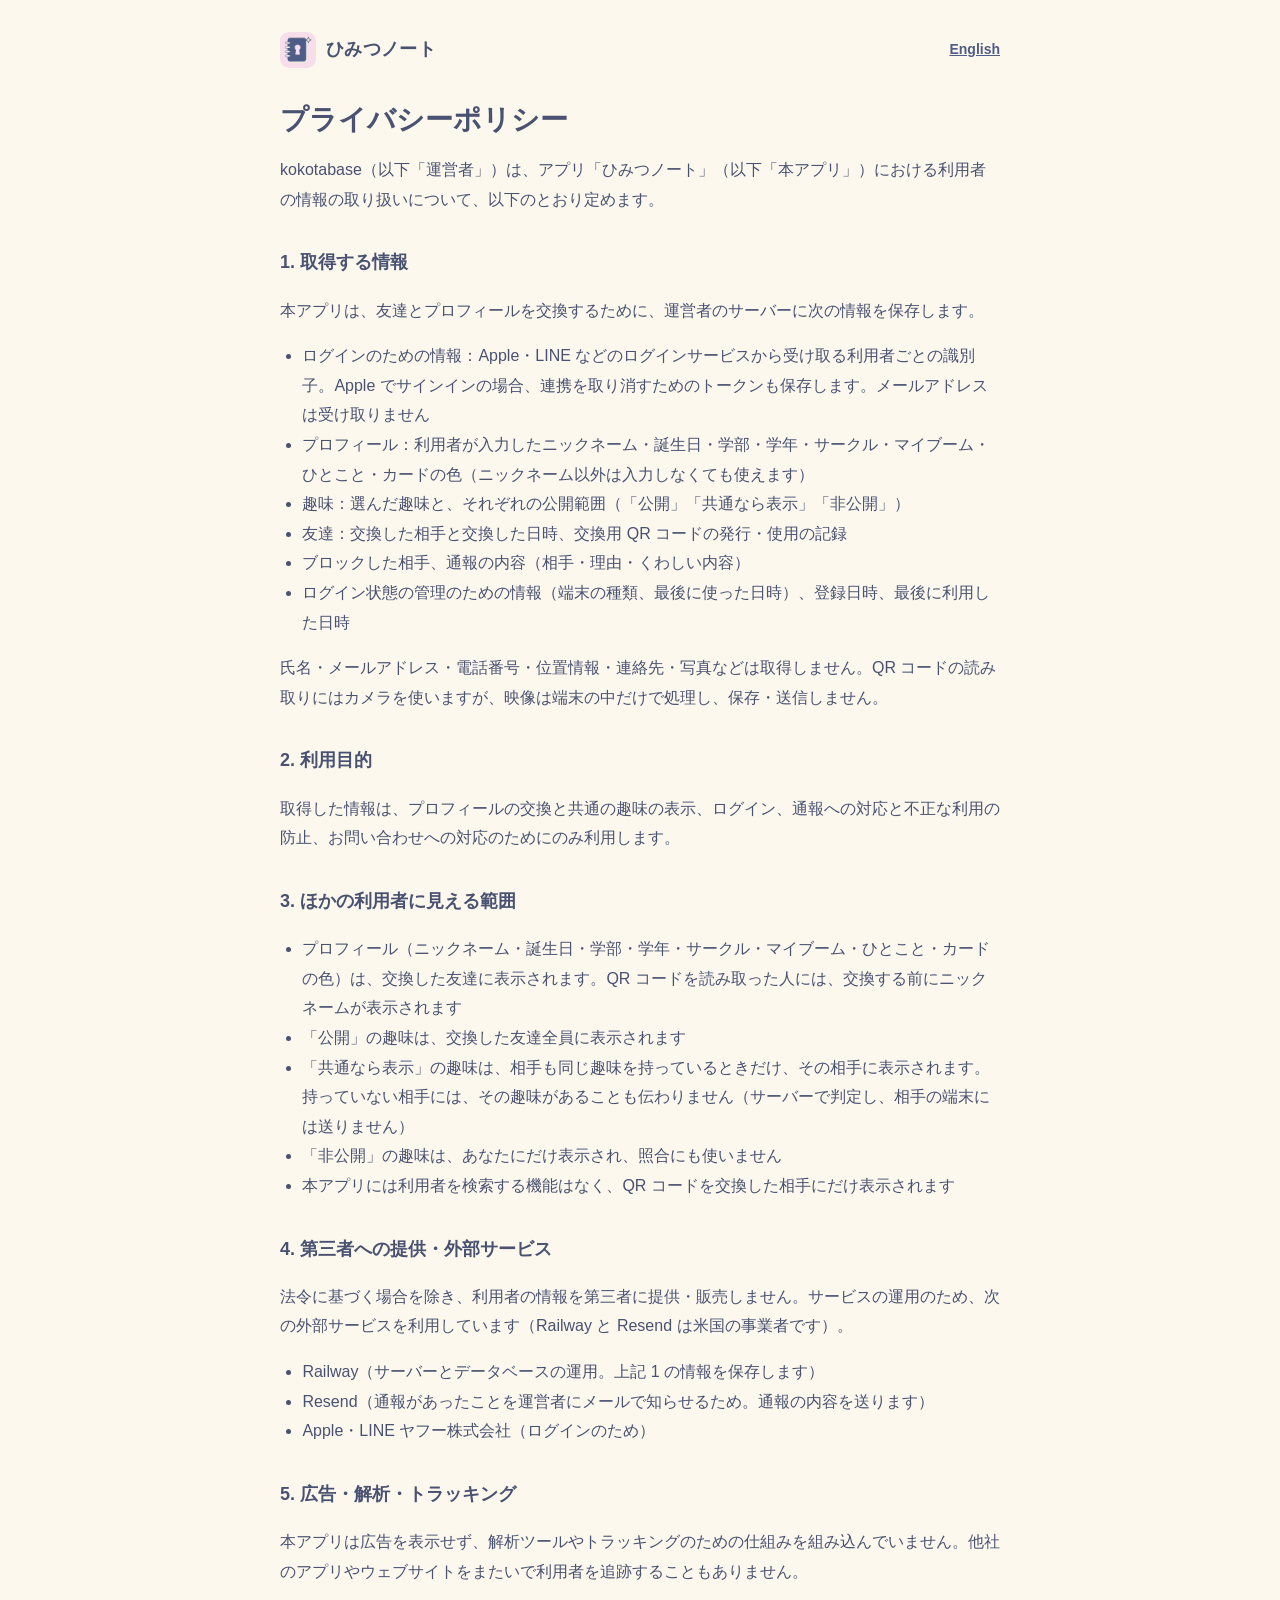
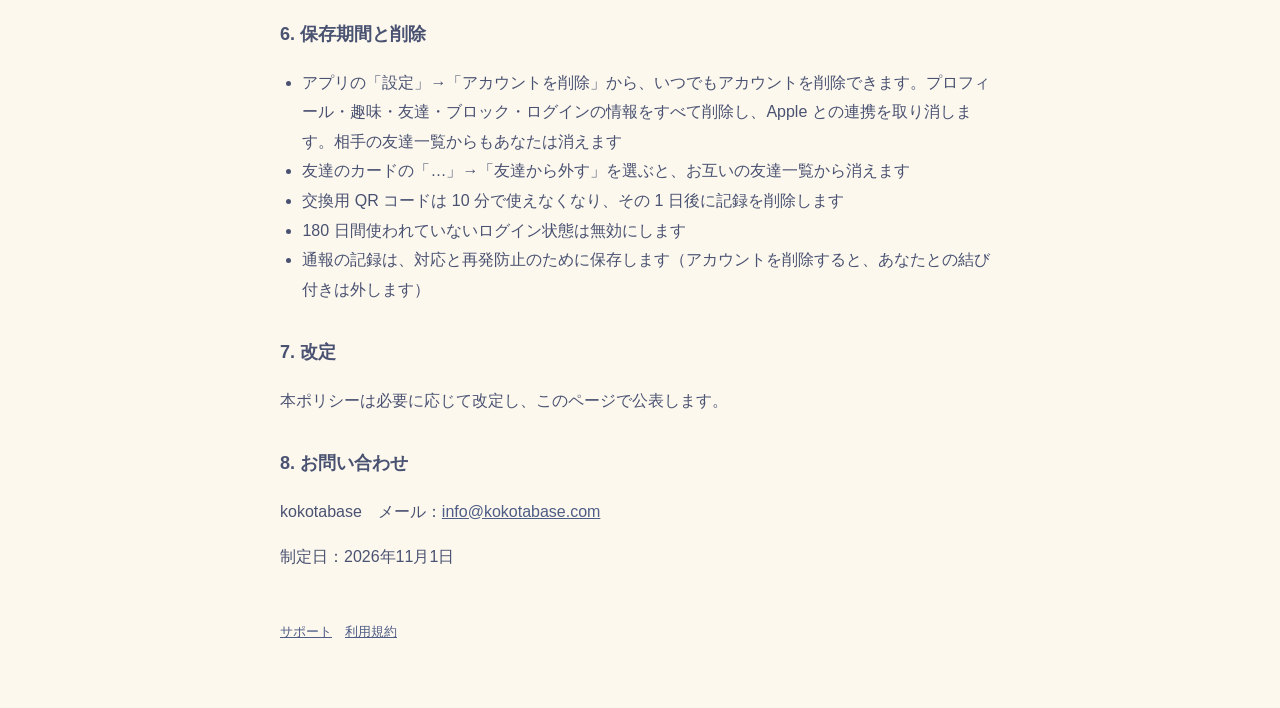
==== privacy/index.html @ 1598b5cb "Initial support site" ====
<!doctype html>
<html lang="ja"><head><meta charset="utf-8"><meta name="viewport" content="width=device-width,initial-scale=1">
<title>プライバシーポリシー | ひみつノート</title>
<link rel="icon" href="../icon.png">
<link rel="alternate" hreflang="en" href="https://kokotabase.github.io/himitsu-note-support/en/privacy/">
<link rel="stylesheet" href="../style.css">
</head><body>
<header><img src="../icon.png" alt=""><a class="brand" href="../">ひみつノート</a><a class="lang" href="../en/privacy/" hreflang="en" lang="en">English</a></header>
<h1>プライバシーポリシー</h1>
<p>kokotabase（以下「運営者」）は、アプリ「ひみつノート」（以下「本アプリ」）における利用者の情報の取り扱いについて、以下のとおり定めます。</p>

<h2>1. 取得する情報</h2>
<p>本アプリは、友達とプロフィールを交換するために、運営者のサーバーに次の情報を保存します。</p>
<ul>
  <li>ログインのための情報：Apple・LINE などのログインサービスから受け取る利用者ごとの識別子。Apple でサインインの場合、連携を取り消すためのトークンも保存します。メールアドレスは受け取りません</li>
  <li>プロフィール：利用者が入力したニックネーム・誕生日・学部・学年・サークル・マイブーム・ひとこと・カードの色（ニックネーム以外は入力しなくても使えます）</li>
  <li>趣味：選んだ趣味と、それぞれの公開範囲（「公開」「共通なら表示」「非公開」）</li>
  <li>友達：交換した相手と交換した日時、交換用 QR コードの発行・使用の記録</li>
  <li>ブロックした相手、通報の内容（相手・理由・くわしい内容）</li>
  <li>ログイン状態の管理のための情報（端末の種類、最後に使った日時）、登録日時、最後に利用した日時</li>
</ul>
<p>氏名・メールアドレス・電話番号・位置情報・連絡先・写真などは取得しません。QR コードの読み取りにはカメラを使いますが、映像は端末の中だけで処理し、保存・送信しません。</p>

<h2>2. 利用目的</h2>
<p>取得した情報は、プロフィールの交換と共通の趣味の表示、ログイン、通報への対応と不正な利用の防止、お問い合わせへの対応のためにのみ利用します。</p>

<h2>3. ほかの利用者に見える範囲</h2>
<ul>
  <li>プロフィール（ニックネーム・誕生日・学部・学年・サークル・マイブーム・ひとこと・カードの色）は、交換した友達に表示されます。QR コードを読み取った人には、交換する前にニックネームが表示されます</li>
  <li>「公開」の趣味は、交換した友達全員に表示されます</li>
  <li>「共通なら表示」の趣味は、相手も同じ趣味を持っているときだけ、その相手に表示されます。持っていない相手には、その趣味があることも伝わりません（サーバーで判定し、相手の端末には送りません）</li>
  <li>「非公開」の趣味は、あなたにだけ表示され、照合にも使いません</li>
  <li>本アプリには利用者を検索する機能はなく、QR コードを交換した相手にだけ表示されます</li>
</ul>

<h2>4. 第三者への提供・外部サービス</h2>
<p>法令に基づく場合を除き、利用者の情報を第三者に提供・販売しません。サービスの運用のため、次の外部サービスを利用しています（Railway と Resend は米国の事業者です）。</p>
<ul>
  <li>Railway（サーバーとデータベースの運用。上記 1 の情報を保存します）</li>
  <li>Resend（通報があったことを運営者にメールで知らせるため。通報の内容を送ります）</li>
  <li>Apple・LINE ヤフー株式会社（ログインのため）</li>
</ul>

<h2>5. 広告・解析・トラッキング</h2>
<p>本アプリは広告を表示せず、解析ツールやトラッキングのための仕組みを組み込んでいません。他社のアプリやウェブサイトをまたいで利用者を追跡することもありません。</p>

<h2>6. 保存期間と削除</h2>
<ul>
  <li>アプリの「設定」→「アカウントを削除」から、いつでもアカウントを削除できます。プロフィール・趣味・友達・ブロック・ログインの情報をすべて削除し、Apple との連携を取り消します。相手の友達一覧からもあなたは消えます</li>
  <li>友達のカードの「…」→「友達から外す」を選ぶと、お互いの友達一覧から消えます</li>
  <li>交換用 QR コードは 10 分で使えなくなり、その 1 日後に記録を削除します</li>
  <li>180 日間使われていないログイン状態は無効にします</li>
  <li>通報の記録は、対応と再発防止のために保存します（アカウントを削除すると、あなたとの結び付きは外します）</li>
</ul>

<h2>7. 改定</h2>
<p>本ポリシーは必要に応じて改定し、このページで公表します。</p>

<h2>8. お問い合わせ</h2>
<p>kokotabase　メール：<a href="mailto:info@kokotabase.com">info@kokotabase.com</a></p>

<p>制定日：2026年11月1日</p>
<footer><a href="../support/">サポート</a>　<a href="../terms/">利用規約</a></footer>
</body></html>
---- style.css ----
body{font-family:-apple-system,BlinkMacSystemFont,"Hiragino Sans","Hiragino Kaku Gothic ProN",sans-serif;max-width:720px;margin:0 auto;padding:24px 20px 64px;line-height:1.85;color:#4a5272;background:#fcf8ee;-webkit-text-size-adjust:100%}
header{padding:8px 0 24px;display:flex;align-items:center;gap:10px}
header img{width:36px;height:36px;border-radius:9px}
.lang{margin-left:auto;font-size:14px;font-weight:600}
.brand{font-weight:800;font-size:18px;letter-spacing:.02em;color:#4a5272;text-decoration:none}
h1{font-size:28px;line-height:1.4;margin:8px 0 16px}
h2{font-size:18px;margin-top:32px}
a{color:#4f5d86}
ul{padding-left:1.4em}
.links li{margin:6px 0}
.note{background:#fffdf8;border:1px solid #e9e1cf;border-radius:16px;padding:14px 18px}
footer{margin-top:48px;font-size:13px;color:#767c98}
dt{font-weight:700;margin-top:18px}
dd{margin:4px 0 0}
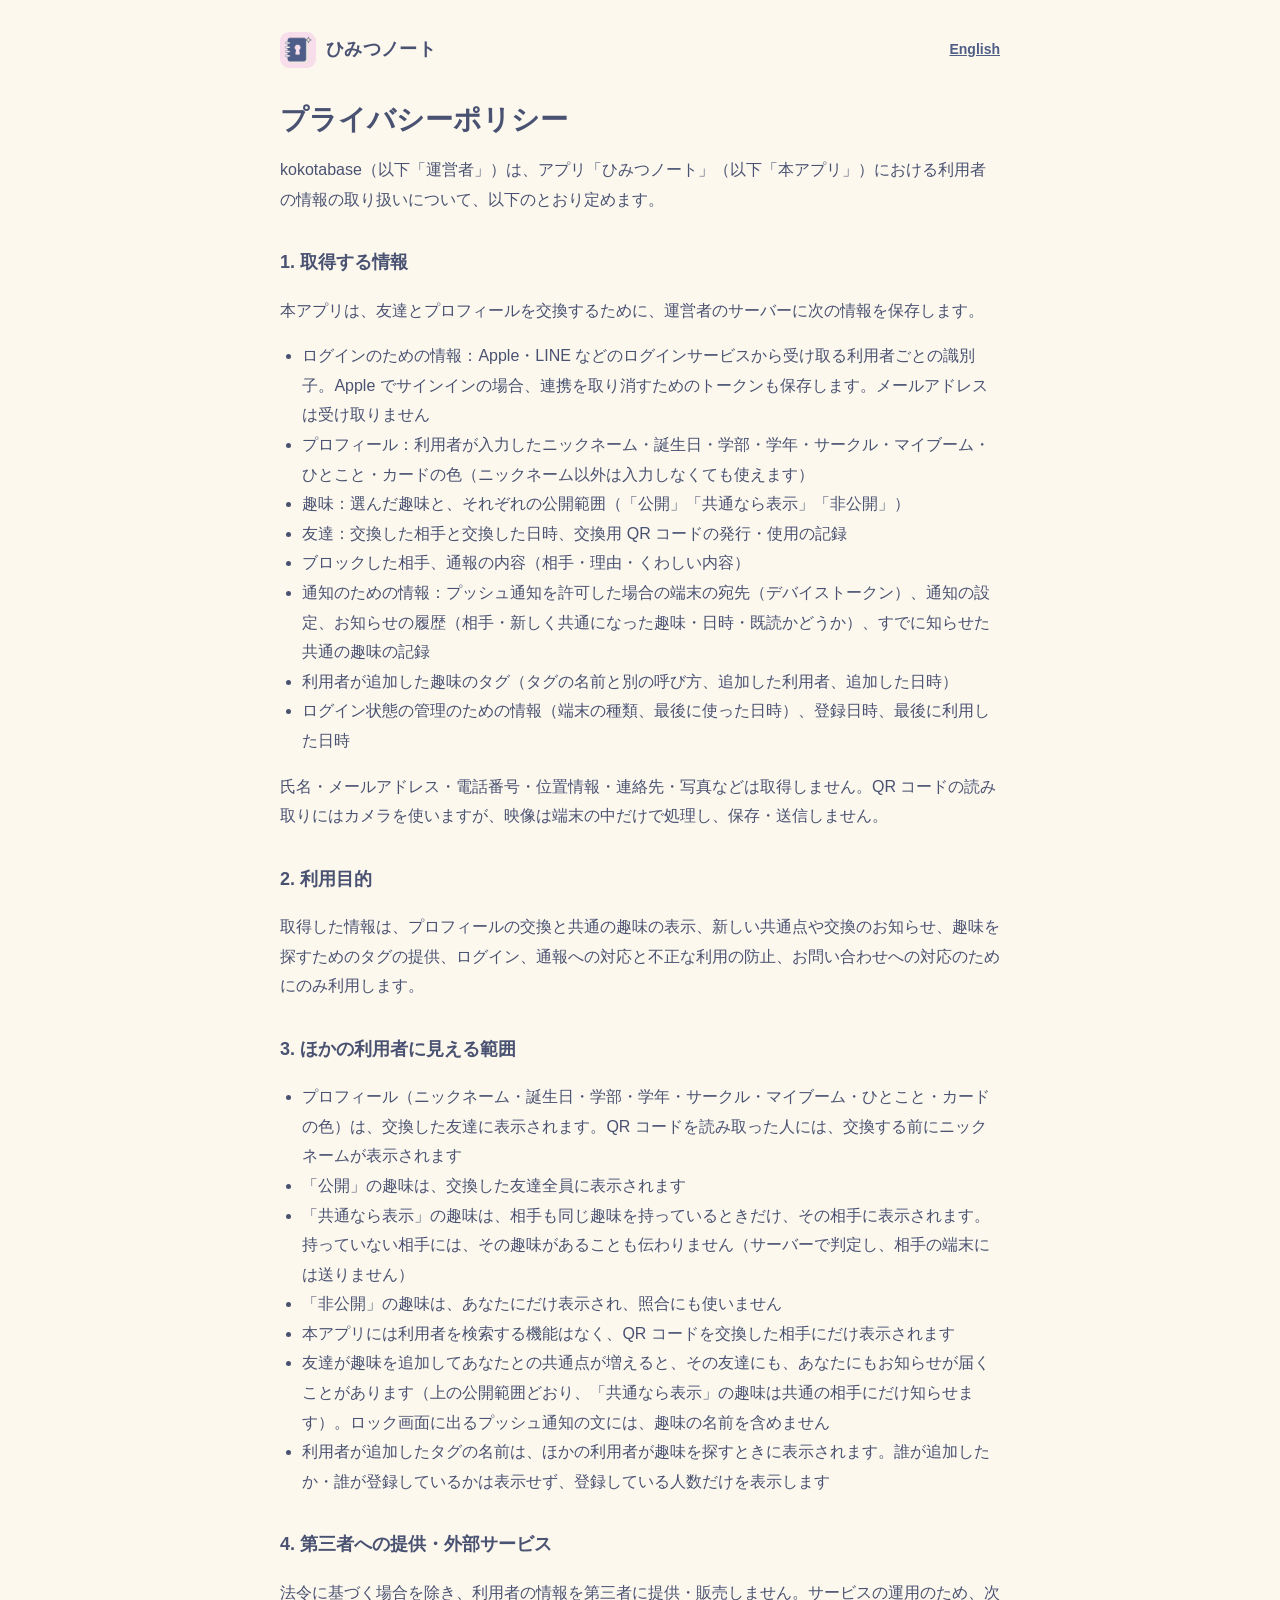
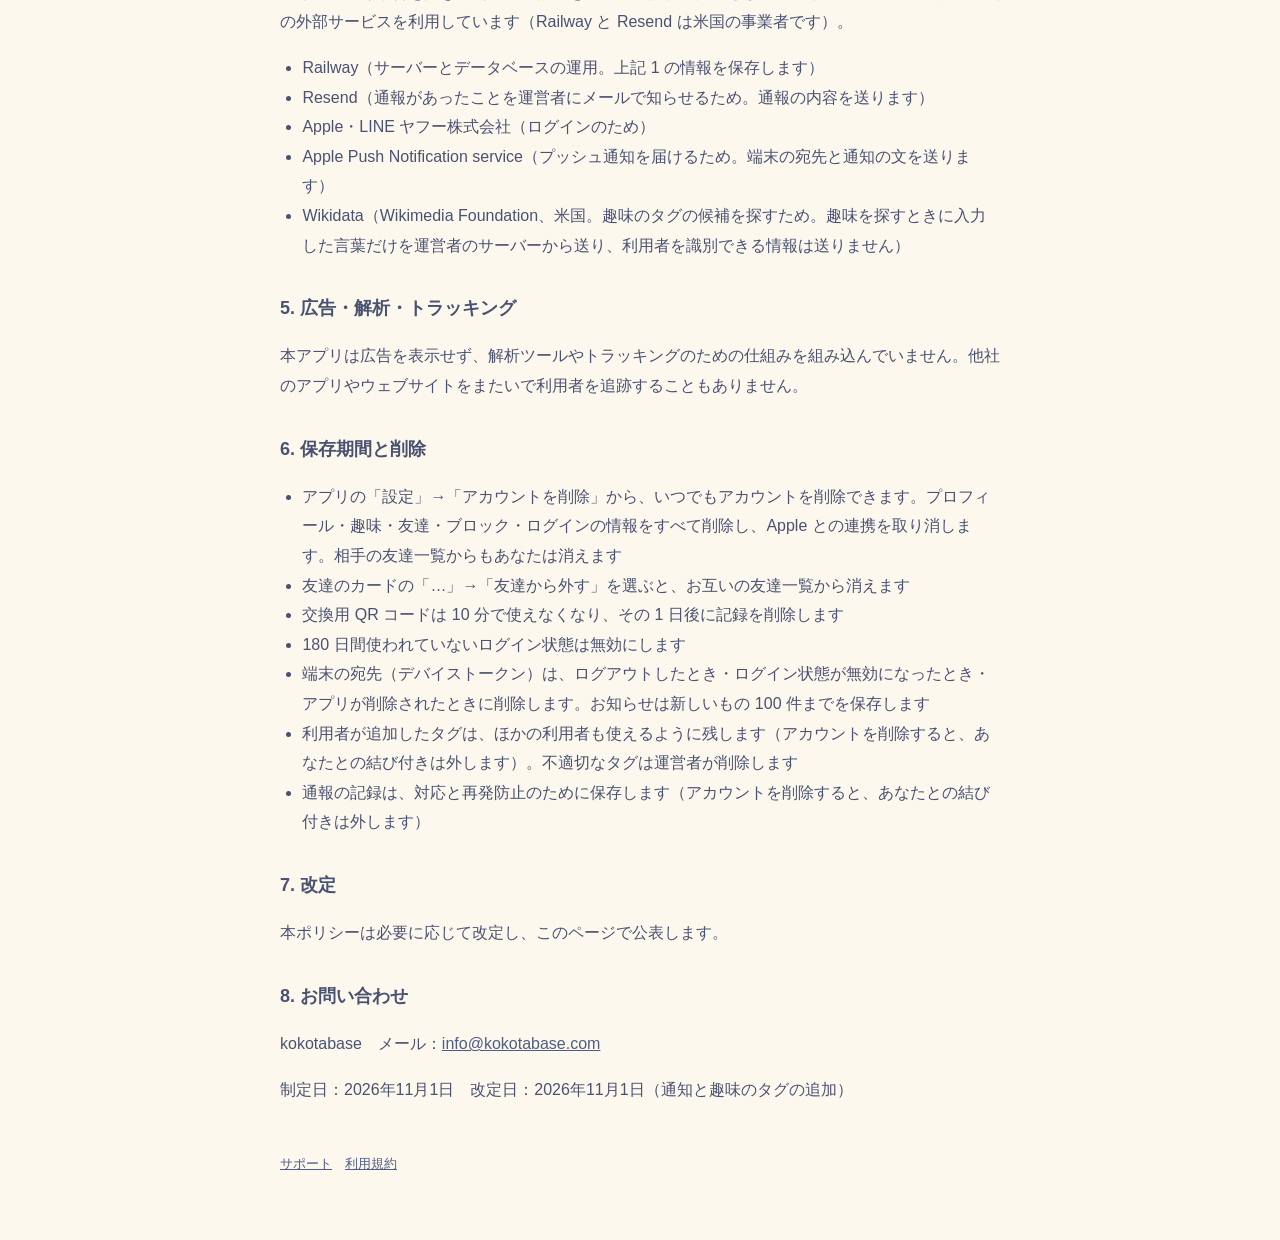
==== commit 6f03f256: "Update support site" ====
--- a/privacy/index.html
+++ b/privacy/index.html
@@ -17,12 +17,14 @@
   <li>趣味：選んだ趣味と、それぞれの公開範囲（「公開」「共通なら表示」「非公開」）</li>
   <li>友達：交換した相手と交換した日時、交換用 QR コードの発行・使用の記録</li>
   <li>ブロックした相手、通報の内容（相手・理由・くわしい内容）</li>
+  <li>通知のための情報：プッシュ通知を許可した場合の端末の宛先（デバイストークン）、通知の設定、お知らせの履歴（相手・新しく共通になった趣味・日時・既読かどうか）、すでに知らせた共通の趣味の記録</li>
+  <li>利用者が追加した趣味のタグ（タグの名前と別の呼び方、追加した利用者、追加した日時）</li>
   <li>ログイン状態の管理のための情報（端末の種類、最後に使った日時）、登録日時、最後に利用した日時</li>
 </ul>
 <p>氏名・メールアドレス・電話番号・位置情報・連絡先・写真などは取得しません。QR コードの読み取りにはカメラを使いますが、映像は端末の中だけで処理し、保存・送信しません。</p>
 
 <h2>2. 利用目的</h2>
-<p>取得した情報は、プロフィールの交換と共通の趣味の表示、ログイン、通報への対応と不正な利用の防止、お問い合わせへの対応のためにのみ利用します。</p>
+<p>取得した情報は、プロフィールの交換と共通の趣味の表示、新しい共通点や交換のお知らせ、趣味を探すためのタグの提供、ログイン、通報への対応と不正な利用の防止、お問い合わせへの対応のためにのみ利用します。</p>
 
 <h2>3. ほかの利用者に見える範囲</h2>
 <ul>
@@ -31,6 +33,8 @@
   <li>「共通なら表示」の趣味は、相手も同じ趣味を持っているときだけ、その相手に表示されます。持っていない相手には、その趣味があることも伝わりません（サーバーで判定し、相手の端末には送りません）</li>
   <li>「非公開」の趣味は、あなたにだけ表示され、照合にも使いません</li>
   <li>本アプリには利用者を検索する機能はなく、QR コードを交換した相手にだけ表示されます</li>
+  <li>友達が趣味を追加してあなたとの共通点が増えると、その友達にも、あなたにもお知らせが届くことがあります（上の公開範囲どおり、「共通なら表示」の趣味は共通の相手にだけ知らせます）。ロック画面に出るプッシュ通知の文には、趣味の名前を含めません</li>
+  <li>利用者が追加したタグの名前は、ほかの利用者が趣味を探すときに表示されます。誰が追加したか・誰が登録しているかは表示せず、登録している人数だけを表示します</li>
 </ul>
 
 <h2>4. 第三者への提供・外部サービス</h2>
@@ -39,6 +43,8 @@
   <li>Railway（サーバーとデータベースの運用。上記 1 の情報を保存します）</li>
   <li>Resend（通報があったことを運営者にメールで知らせるため。通報の内容を送ります）</li>
   <li>Apple・LINE ヤフー株式会社（ログインのため）</li>
+  <li>Apple Push Notification service（プッシュ通知を届けるため。端末の宛先と通知の文を送ります）</li>
+  <li>Wikidata（Wikimedia Foundation、米国。趣味のタグの候補を探すため。趣味を探すときに入力した言葉だけを運営者のサーバーから送り、利用者を識別できる情報は送りません）</li>
 </ul>
 
 <h2>5. 広告・解析・トラッキング</h2>
@@ -50,6 +56,8 @@
   <li>友達のカードの「…」→「友達から外す」を選ぶと、お互いの友達一覧から消えます</li>
   <li>交換用 QR コードは 10 分で使えなくなり、その 1 日後に記録を削除します</li>
   <li>180 日間使われていないログイン状態は無効にします</li>
+  <li>端末の宛先（デバイストークン）は、ログアウトしたとき・ログイン状態が無効になったとき・アプリが削除されたときに削除します。お知らせは新しいもの 100 件までを保存します</li>
+  <li>利用者が追加したタグは、ほかの利用者も使えるように残します（アカウントを削除すると、あなたとの結び付きは外します）。不適切なタグは運営者が削除します</li>
   <li>通報の記録は、対応と再発防止のために保存します（アカウントを削除すると、あなたとの結び付きは外します）</li>
 </ul>
 
@@ -59,6 +67,6 @@
 <h2>8. お問い合わせ</h2>
 <p>kokotabase　メール：<a href="mailto:info@kokotabase.com">info@kokotabase.com</a></p>
 
-<p>制定日：2026年11月1日</p>
+<p>制定日：2026年11月1日　改定日：2026年11月1日（通知と趣味のタグの追加）</p>
 <footer><a href="../support/">サポート</a>　<a href="../terms/">利用規約</a></footer>
 </body></html>
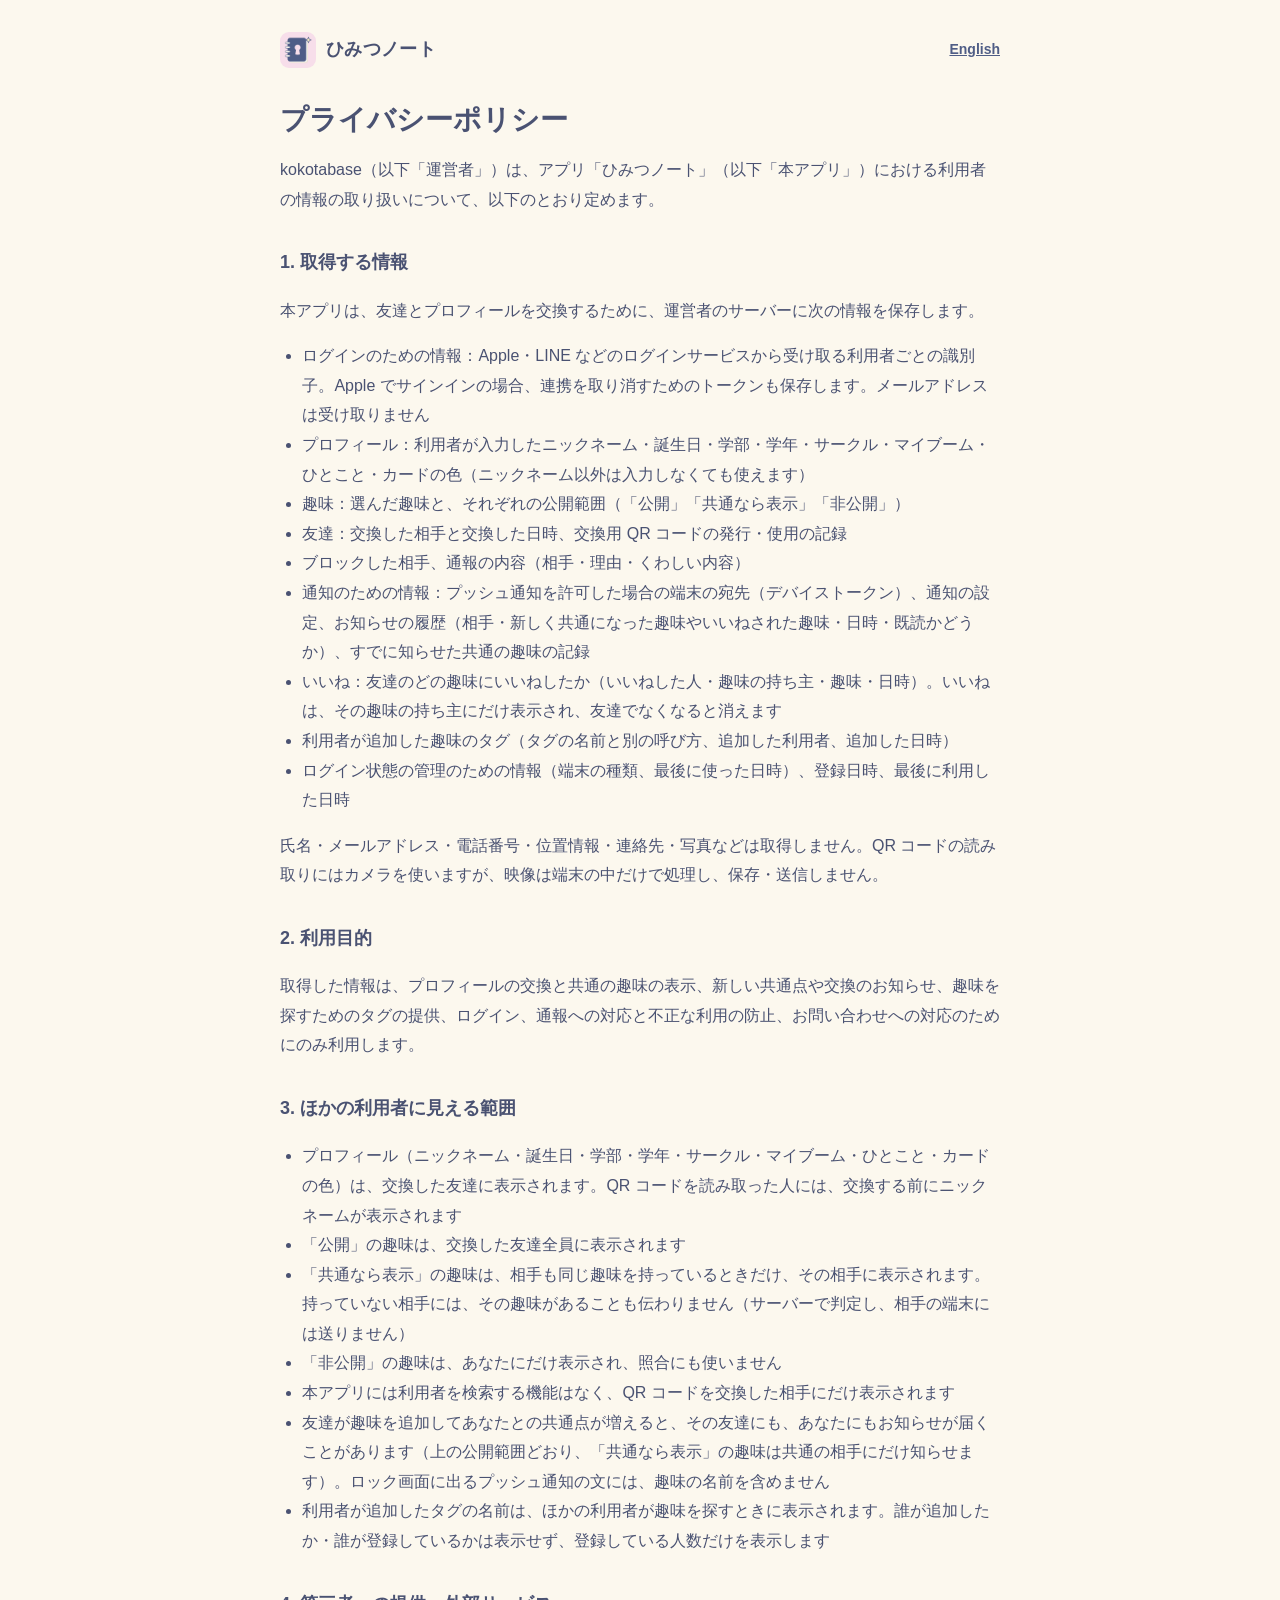
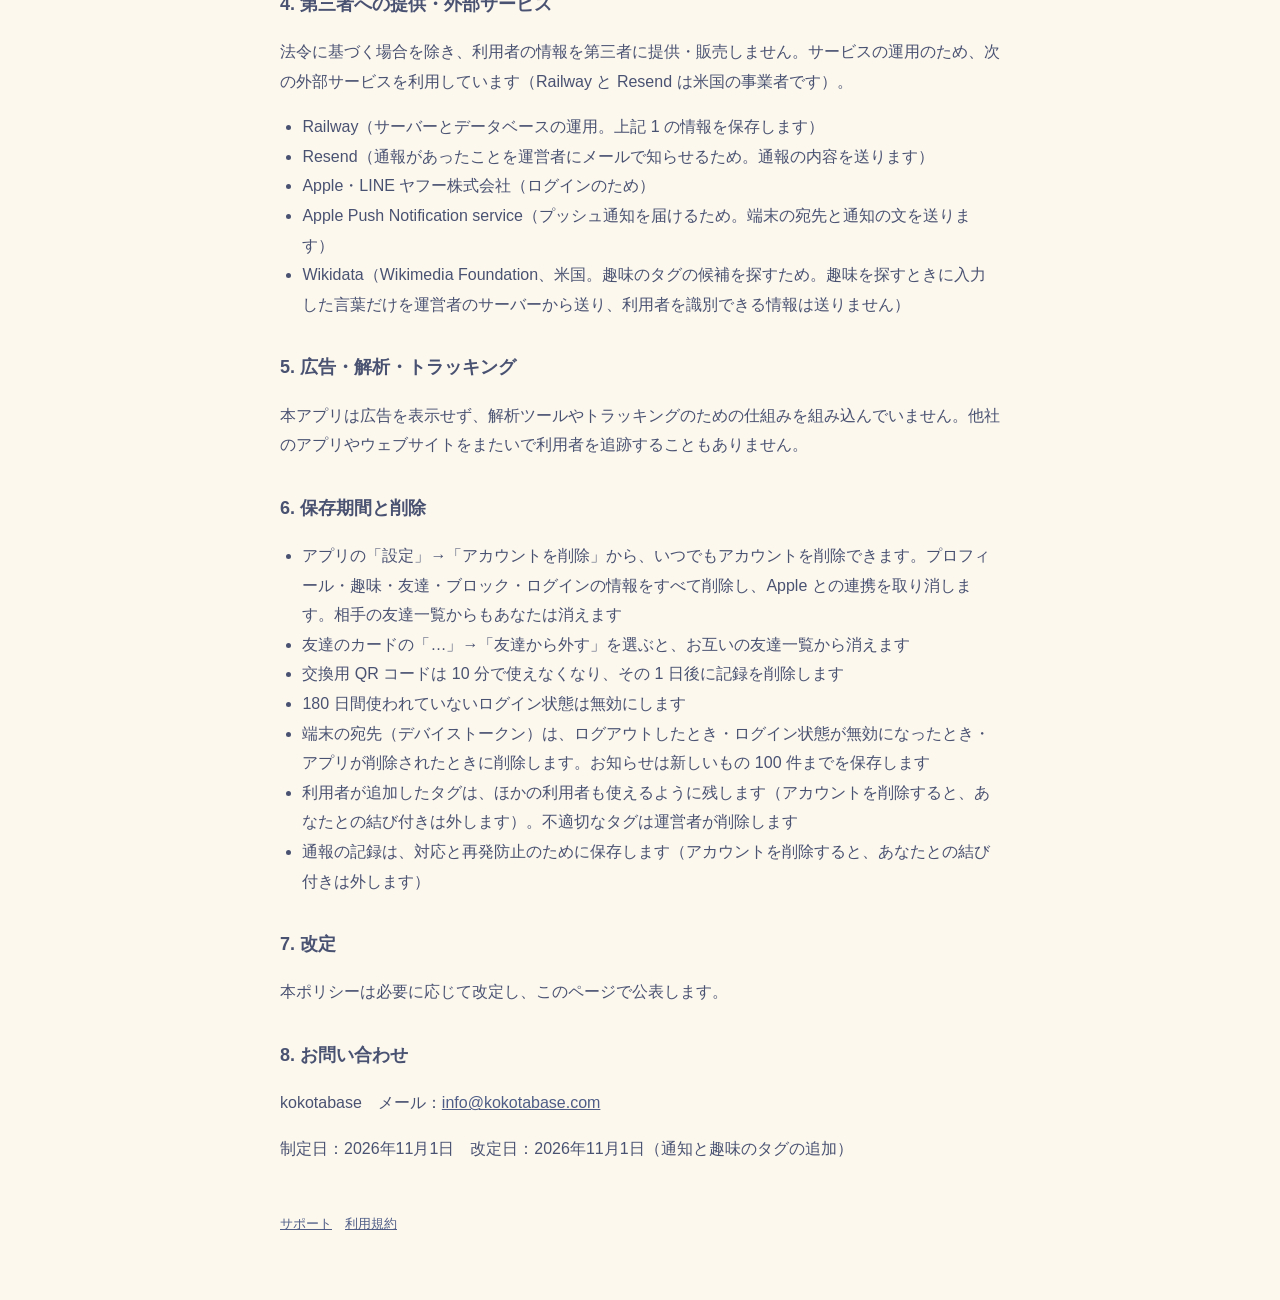
==== commit 3e6806f3: "Update support site" ====
--- a/privacy/index.html
+++ b/privacy/index.html
@@ -17,7 +17,8 @@
   <li>趣味：選んだ趣味と、それぞれの公開範囲（「公開」「共通なら表示」「非公開」）</li>
   <li>友達：交換した相手と交換した日時、交換用 QR コードの発行・使用の記録</li>
   <li>ブロックした相手、通報の内容（相手・理由・くわしい内容）</li>
-  <li>通知のための情報：プッシュ通知を許可した場合の端末の宛先（デバイストークン）、通知の設定、お知らせの履歴（相手・新しく共通になった趣味・日時・既読かどうか）、すでに知らせた共通の趣味の記録</li>
+  <li>通知のための情報：プッシュ通知を許可した場合の端末の宛先（デバイストークン）、通知の設定、お知らせの履歴（相手・新しく共通になった趣味やいいねされた趣味・日時・既読かどうか）、すでに知らせた共通の趣味の記録</li>
+  <li>いいね：友達のどの趣味にいいねしたか（いいねした人・趣味の持ち主・趣味・日時）。いいねは、その趣味の持ち主にだけ表示され、友達でなくなると消えます</li>
   <li>利用者が追加した趣味のタグ（タグの名前と別の呼び方、追加した利用者、追加した日時）</li>
   <li>ログイン状態の管理のための情報（端末の種類、最後に使った日時）、登録日時、最後に利用した日時</li>
 </ul>
